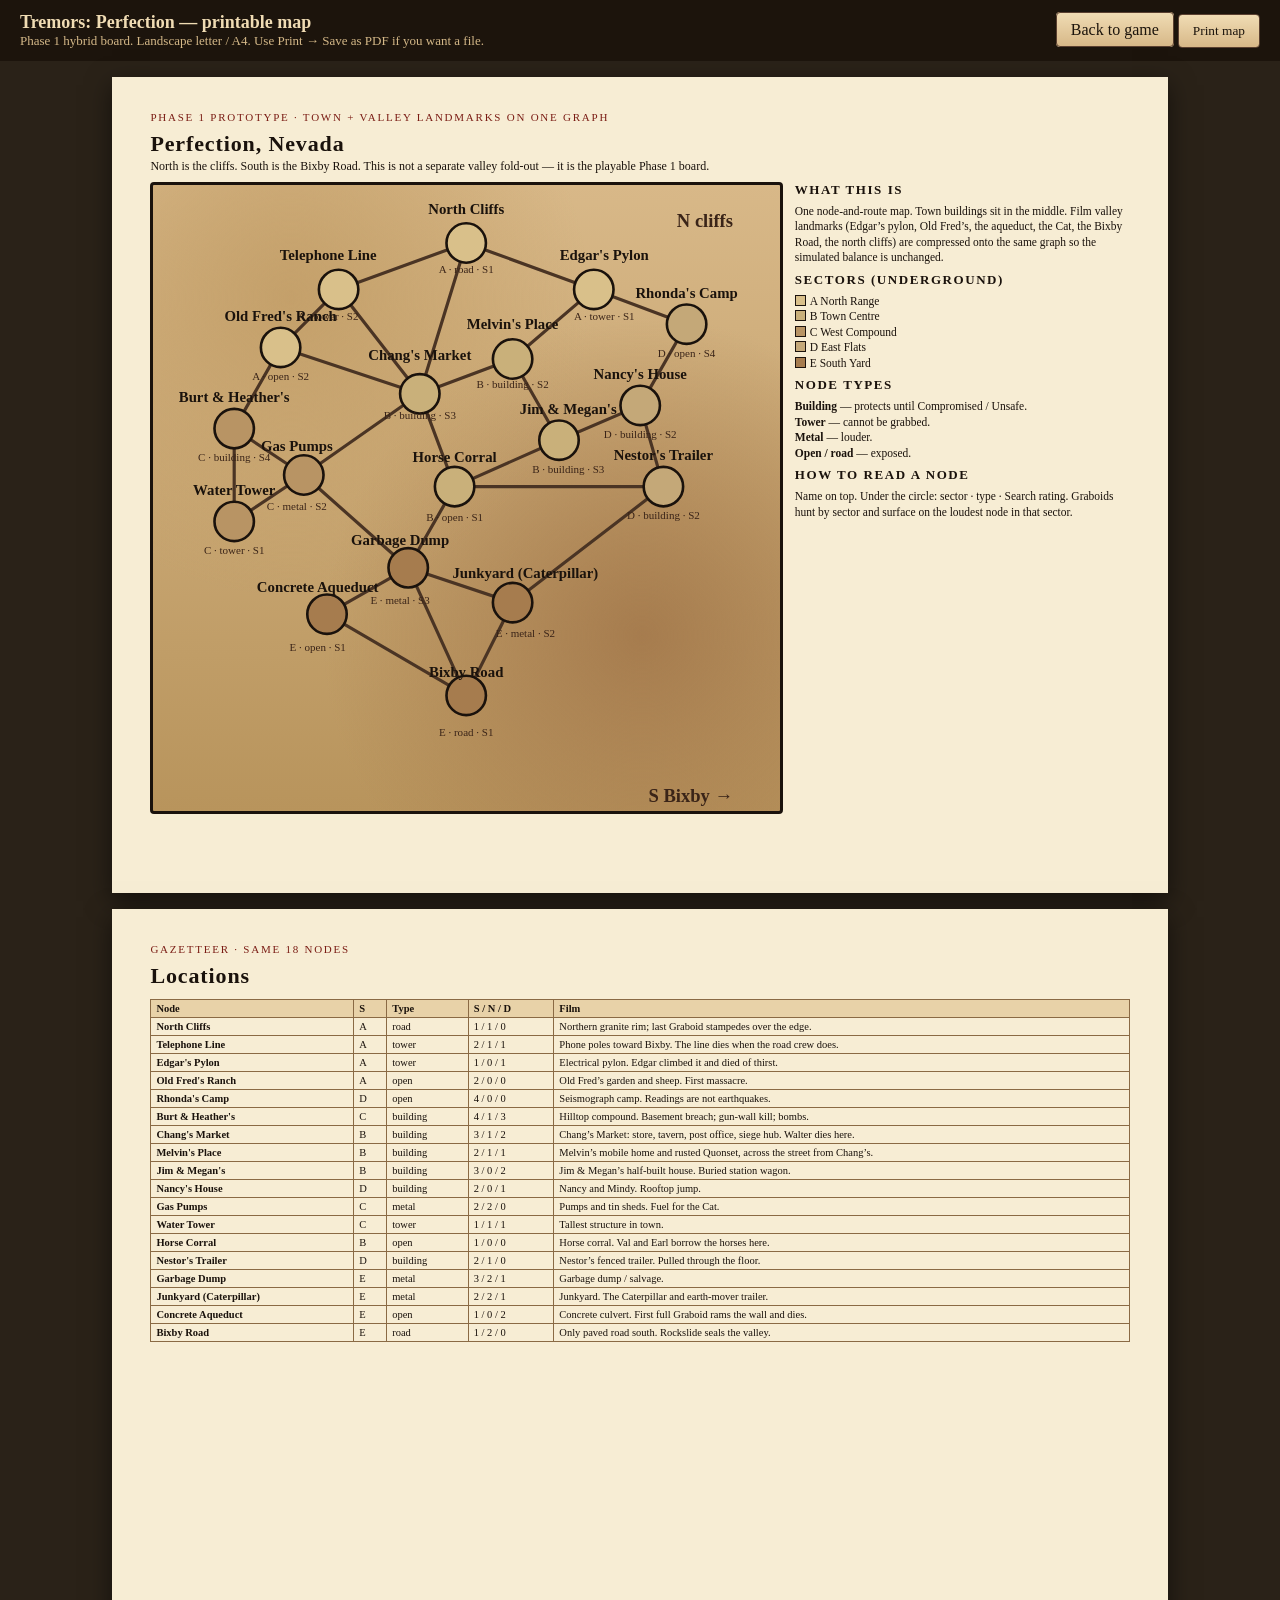
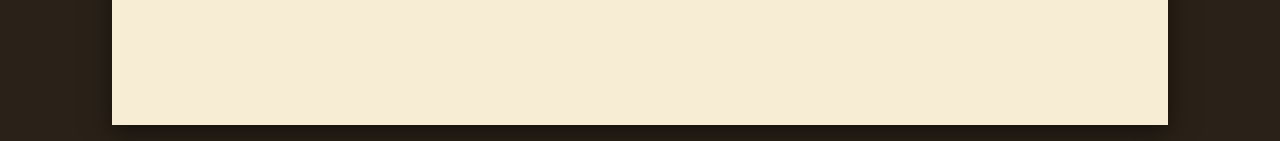
==== print/map.html @ 7c4d3cab "Add a printable Phase 1 map. Landscape letter/A4 page of the current 18-node hybrid board (town plus" ====
<!doctype html>
<html lang="en">
  <head>
    <meta charset="utf-8" />
    <meta name="viewport" content="width=device-width, initial-scale=1" />
    <title>Tremors: Perfection — printable map</title>
    <style>
      :root {
        --ink: #1a120c;
        --paper: #f7edd4;
        --sand: #e4d0a6;
        --line: #4a3424;
        --blood: #7a1c14;
      }
      * { box-sizing: border-box; }
      html, body {
        margin: 0;
        background: #2a2218;
        color: var(--ink);
        font-family: "Palatino Linotype", Palatino, "Book Antiqua", Georgia, serif;
      }
      .toolbar {
        display: flex;
        gap: 10px;
        align-items: center;
        justify-content: space-between;
        padding: 12px 20px;
        background: #1c140c;
        color: #f0dcb4;
      }
      .toolbar h1 { font-size: 18px; margin: 0; }
      .toolbar p { margin: 0; font-size: 13px; color: #d4b888; }
      .toolbar a, .toolbar button {
        font-family: inherit;
        color: #1c140c;
        background: linear-gradient(#f0dcb4, #d7b888);
        border: 1px solid #5a4030;
        padding: 8px 14px;
        border-radius: 4px;
        text-decoration: none;
        cursor: pointer;
      }
      .sheet {
        width: 11in;
        min-height: 8.5in;
        margin: 16px auto;
        background: var(--paper);
        padding: 0.35in 0.4in 0.3in;
        box-shadow: 0 8px 24px #0008;
      }
      .sheet h2 {
        margin: 0 0 2px;
        font-size: 22px;
        letter-spacing: 0.04em;
      }
      .kicker {
        margin: 0 0 8px;
        font-size: 11px;
        letter-spacing: 0.16em;
        text-transform: uppercase;
        color: var(--blood);
      }
      .layout {
        display: grid;
        grid-template-columns: 1.7fr 0.9fr;
        gap: 12px;
        align-items: stretch;
      }
      #board {
        width: 100%;
        height: auto;
        background:
          radial-gradient(circle at 22% 18%, #c4a06a 0%, transparent 42%),
          radial-gradient(circle at 78% 72%, #a67c4e 0%, transparent 48%),
          linear-gradient(#d8b888, #b8945c);
        border: 3px solid var(--ink);
        border-radius: 4px;
      }
      .legend h3 { margin: 0 0 6px; font-size: 13px; text-transform: uppercase; letter-spacing: 0.12em; }
      .legend p, .legend li { font-size: 11.5px; line-height: 1.35; margin: 0 0 6px; }
      .legend ul { margin: 0 0 10px; padding-left: 16px; }
      .swatch {
        display: inline-block;
        width: 11px;
        height: 11px;
        border: 1px solid var(--ink);
        vertical-align: -1px;
        margin-right: 4px;
      }
      table {
        width: 100%;
        border-collapse: collapse;
        font-size: 10.5px;
        margin-top: 10px;
      }
      th, td {
        border: 1px solid #8a6a44;
        padding: 3px 5px;
        text-align: left;
        vertical-align: top;
      }
      th { background: #e8d2a8; }
      .page-break { page-break-before: always; }
      @media print {
        html, body { background: #fff; }
        .toolbar { display: none; }
        .sheet {
          width: auto;
          min-height: 0;
          margin: 0;
          padding: 0;
          box-shadow: none;
        }
        .sheet + .sheet { page-break-before: always; padding-top: 0.2in; }
        @page { size: landscape; margin: 0.4in; }
      }
    </style>
  </head>
  <body>
    <div class="toolbar no-print">
      <div>
        <h1>Tremors: Perfection — printable map</h1>
        <p>Phase 1 hybrid board. Landscape letter / A4. Use Print → Save as PDF if you want a file.</p>
      </div>
      <div>
        <a href="../index.html">Back to game</a>
        <button type="button" onclick="window.print()">Print map</button>
      </div>
    </div>

    <article class="sheet">
      <p class="kicker">Phase 1 prototype · town + valley landmarks on one graph</p>
      <h2>Perfection, Nevada</h2>
      <p style="margin:0 0 8px;font-size:12px;">North is the cliffs. South is the Bixby Road. This is not a separate valley fold-out — it is the playable Phase 1 board.</p>
      <div class="layout">
        <svg id="board" viewBox="-4 -4 108 108" role="img" aria-label="Printable map of Perfection"></svg>
        <aside class="legend">
          <h3>What this is</h3>
          <p>One node-and-route map. Town buildings sit in the middle. Film valley landmarks (Edgar’s pylon, Old Fred’s, the aqueduct, the Cat, the Bixby Road, the north cliffs) are compressed onto the same graph so the simulated balance is unchanged.</p>
          <h3>Sectors (underground)</h3>
          <p><span class="swatch" style="background:#d9c08a"></span>A North Range<br>
             <span class="swatch" style="background:#c9b07a"></span>B Town Centre<br>
             <span class="swatch" style="background:#b89464"></span>C West Compound<br>
             <span class="swatch" style="background:#c4a878"></span>D East Flats<br>
             <span class="swatch" style="background:#a67c4e"></span>E South Yard</p>
          <h3>Node types</h3>
          <p><b>Building</b> — protects until Compromised / Unsafe.<br>
             <b>Tower</b> — cannot be grabbed.<br>
             <b>Metal</b> — louder.<br>
             <b>Open / road</b> — exposed.</p>
          <h3>How to read a node</h3>
          <p>Name on top. Under the circle: sector · type · Search rating. Graboids hunt by sector and surface on the loudest node in that sector.</p>
        </aside>
      </div>
    </article>

    <article class="sheet">
      <p class="kicker">Gazetteer · same 18 nodes</p>
      <h2>Locations</h2>
      <table id="gazetteer">
        <thead>
          <tr>
            <th>Node</th>
            <th>S</th>
            <th>Type</th>
            <th>S / N / D</th>
            <th>Film</th>
          </tr>
        </thead>
        <tbody></tbody>
      </table>
    </article>

    <script src="../js/data.js"></script>
    <script>
      const DATA = TREMORS_DATA;
      const sectorFill = { A: "#d9c08a", B: "#c9b07a", C: "#b89464", D: "#c4a878", E: "#a67c4e" };
      const ns = "http://www.w3.org/2000/svg";
      const svg = document.getElementById("board");
      const byId = Object.fromEntries(DATA.nodes.map((n) => [n.id, n]));

      const labelNudge = {
        store: [0, -1.2],
        bar: [0, -0.6],
        school: [0, 0.4],
        clinic: [1.6, 0],
        fuel: [-1.2, 0.4],
        workshop: [-1.4, 0.6],
        caterpillar: [2.2, 0.4],
        aqueduct: [-1.6, 0.8],
        highway: [0, 1.4],
        mountain_road: [0, -0.4],
        radio: [-1.8, -0.4],
        edgar: [1.8, -0.4],
      };

      function el(name, attrs, text) {
        const n = document.createElementNS(ns, name);
        for (const [k, v] of Object.entries(attrs || {})) n.setAttribute(k, v);
        if (text != null) n.textContent = text;
        return n;
      }

      const compass = el("g", { "font-family": "Georgia, serif", "font-size": "3.2", fill: "#3a2418" });
      compass.appendChild(el("text", { x: 96, y: 3.2, "text-anchor": "end", "font-weight": "700" }, "N  cliffs"));
      compass.appendChild(el("text", { x: 96, y: 102.4, "text-anchor": "end", "font-weight": "700" }, "S  Bixby →"));
      svg.appendChild(compass);

      const routes = el("g", {});
      for (const [a, b] of DATA.routes) {
        routes.appendChild(el("line", {
          x1: byId[a].x, y1: byId[a].y, x2: byId[b].x, y2: byId[b].y,
          stroke: "#4a3424", "stroke-width": "0.55", "stroke-linecap": "round",
        }));
      }
      svg.appendChild(routes);

      for (const node of DATA.nodes) {
        const g = el("g", {});
        const [dx, dy] = labelNudge[node.id] || [0, 0];
        g.appendChild(el("circle", {
          cx: node.x, cy: node.y, r: 3.4,
          fill: sectorFill[node.sector],
          stroke: "#1a120c",
          "stroke-width": "0.45",
        }));
        g.appendChild(el("text", {
          x: node.x + dx, y: node.y - 4.6 + dy,
          "text-anchor": "middle",
          "font-family": "Georgia, serif",
          "font-size": "2.55",
          "font-weight": "700",
          fill: "#1a120c",
        }, node.name));
        g.appendChild(el("text", {
          x: node.x + dx, y: node.y + 5.6 + dy,
          "text-anchor": "middle",
          "font-family": "Georgia, serif",
          "font-size": "1.9",
          fill: "#3a2418",
        }, `${node.sector} · ${node.type} · S${node.search}`));
        svg.appendChild(g);
      }

      const tbody = document.querySelector("#gazetteer tbody");
      const film = {
        mountain_road: "Northern granite rim; last Graboid stampedes over the edge.",
        radio: "Phone poles toward Bixby. The line dies when the road crew does.",
        edgar: "Electrical pylon. Edgar climbed it and died of thirst.",
        ranch: "Old Fred’s garden and sheep. First massacre.",
        rhonda: "Seismograph camp. Readings are not earthquakes.",
        burt: "Hilltop compound. Basement breach; gun-wall kill; bombs.",
        store: "Chang’s Market: store, tavern, post office, siege hub. Walter dies here.",
        bar: "Melvin’s mobile home and rusted Quonset, across the street from Chang’s.",
        clinic: "Jim & Megan’s half-built house. Buried station wagon.",
        nancy: "Nancy and Mindy. Rooftop jump.",
        fuel: "Pumps and tin sheds. Fuel for the Cat.",
        water: "Tallest structure in town.",
        school: "Horse corral. Val and Earl borrow the horses here.",
        trailer: "Nestor’s fenced trailer. Pulled through the floor.",
        workshop: "Garbage dump / salvage.",
        caterpillar: "Junkyard. The Caterpillar and earth-mover trailer.",
        aqueduct: "Concrete culvert. First full Graboid rams the wall and dies.",
        highway: "Only paved road south. Rockslide seals the valley.",
      };
      for (const n of DATA.nodes) {
        const tr = document.createElement("tr");
        tr.innerHTML = `<td><b>${n.name}</b></td><td>${n.sector}</td><td>${n.type}</td><td>${n.search} / ${n.noiseMod} / ${n.defence}</td><td>${film[n.id] || n.note}</td>`;
        tbody.appendChild(tr);
      }
    </script>
  </body>
</html>
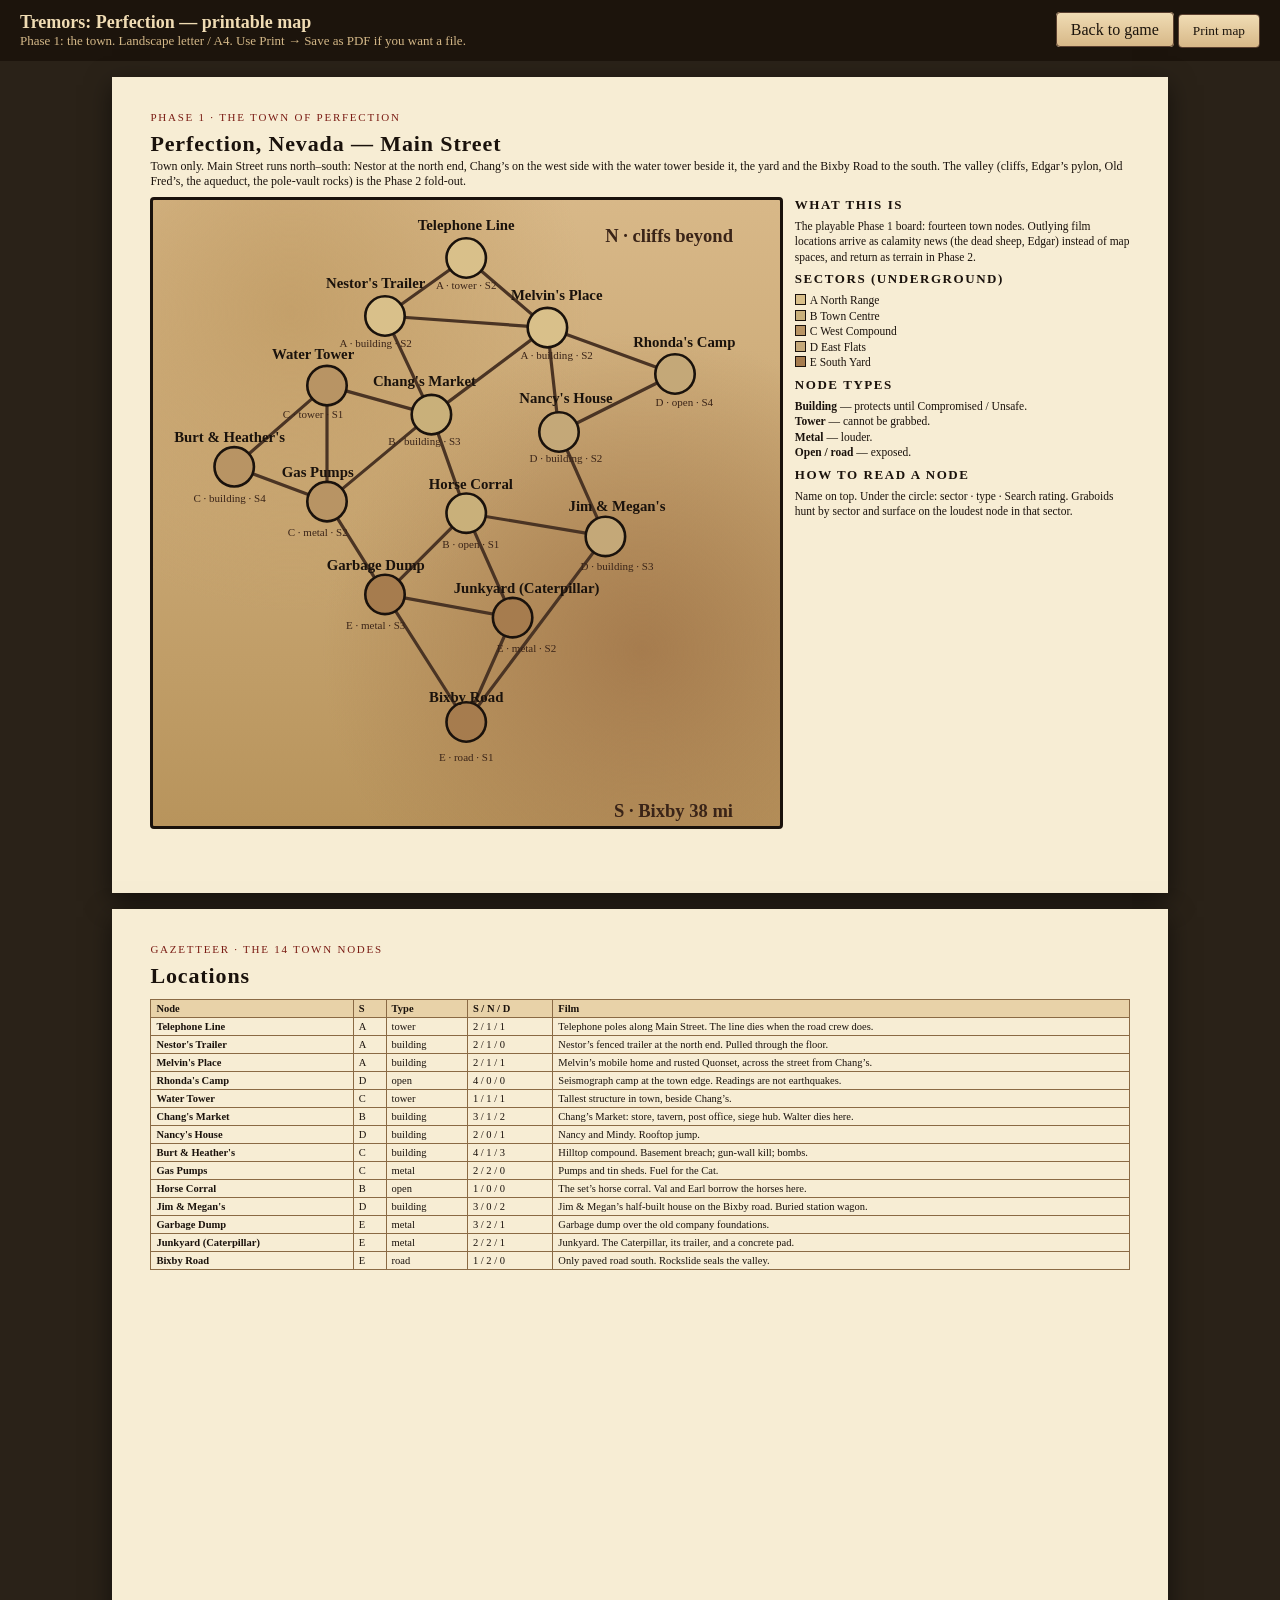
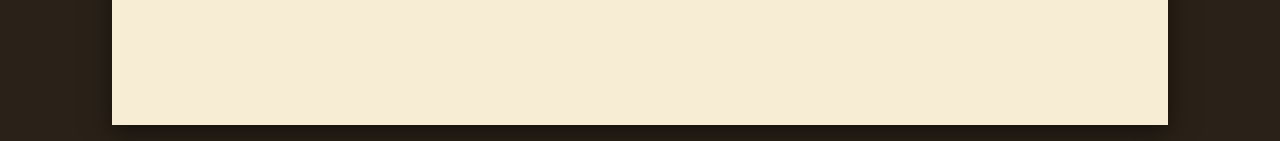
==== commit 064a531e: "Make Phase 1 the town-only board. Cut the four valley landmarks, rewire Main Street to the 1990 set " ====
--- a/print/map.html
+++ b/print/map.html
@@ -120,7 +120,7 @@
     <div class="toolbar no-print">
       <div>
         <h1>Tremors: Perfection — printable map</h1>
-        <p>Phase 1 hybrid board. Landscape letter / A4. Use Print → Save as PDF if you want a file.</p>
+        <p>Phase 1: the town. Landscape letter / A4. Use Print → Save as PDF if you want a file.</p>
       </div>
       <div>
         <a href="../index.html">Back to game</a>
@@ -129,14 +129,14 @@
     </div>
 
     <article class="sheet">
-      <p class="kicker">Phase 1 prototype · town + valley landmarks on one graph</p>
-      <h2>Perfection, Nevada</h2>
-      <p style="margin:0 0 8px;font-size:12px;">North is the cliffs. South is the Bixby Road. This is not a separate valley fold-out — it is the playable Phase 1 board.</p>
+      <p class="kicker">Phase 1 · the town of Perfection</p>
+      <h2>Perfection, Nevada — Main Street</h2>
+      <p style="margin:0 0 8px;font-size:12px;">Town only. Main Street runs north–south: Nestor at the north end, Chang’s on the west side with the water tower beside it, the yard and the Bixby Road to the south. The valley (cliffs, Edgar’s pylon, Old Fred’s, the aqueduct, the pole-vault rocks) is the Phase 2 fold-out.</p>
       <div class="layout">
-        <svg id="board" viewBox="-4 -4 108 108" role="img" aria-label="Printable map of Perfection"></svg>
+        <svg id="board" viewBox="-4 -4 108 108" role="img" aria-label="Printable town map of Perfection"></svg>
         <aside class="legend">
           <h3>What this is</h3>
-          <p>One node-and-route map. Town buildings sit in the middle. Film valley landmarks (Edgar’s pylon, Old Fred’s, the aqueduct, the Cat, the Bixby Road, the north cliffs) are compressed onto the same graph so the simulated balance is unchanged.</p>
+          <p>The playable Phase 1 board: fourteen town nodes. Outlying film locations arrive as calamity news (the dead sheep, Edgar) instead of map spaces, and return as terrain in Phase 2.</p>
           <h3>Sectors (underground)</h3>
           <p><span class="swatch" style="background:#d9c08a"></span>A North Range<br>
              <span class="swatch" style="background:#c9b07a"></span>B Town Centre<br>
@@ -155,7 +155,7 @@
     </article>
 
     <article class="sheet">
-      <p class="kicker">Gazetteer · same 18 nodes</p>
+      <p class="kicker">Gazetteer · the 14 town nodes</p>
       <h2>Locations</h2>
       <table id="gazetteer">
         <thead>
@@ -180,18 +180,20 @@
       const byId = Object.fromEntries(DATA.nodes.map((n) => [n.id, n]));
 
       const labelNudge = {
-        store: [0, -1.2],
-        bar: [0, -0.6],
-        school: [0, 0.4],
-        clinic: [1.6, 0],
-        fuel: [-1.2, 0.4],
-        workshop: [-1.4, 0.6],
-        caterpillar: [2.2, 0.4],
-        aqueduct: [-1.6, 0.8],
-        highway: [0, 1.4],
-        mountain_road: [0, -0.4],
-        radio: [-1.8, -0.4],
-        edgar: [1.8, -0.4],
+        store: [-1.2, -0.4],
+        water: [-2.4, 0],
+        school: [0.8, 0.4],
+        clinic: [2.0, 0.2],
+        fuel: [-1.6, 0.4],
+        workshop: [-1.6, 0.4],
+        caterpillar: [2.4, 0.4],
+        highway: [0, 1.2],
+        radio: [0, -0.2],
+        trailer: [-1.6, -0.2],
+        bar: [1.6, -0.2],
+        rhonda: [1.6, 0],
+        burt: [-0.8, 0.4],
+        nancy: [1.2, -0.4],
       };
 
       function el(name, attrs, text) {
@@ -202,8 +204,8 @@
       }
 
       const compass = el("g", { "font-family": "Georgia, serif", "font-size": "3.2", fill: "#3a2418" });
-      compass.appendChild(el("text", { x: 96, y: 3.2, "text-anchor": "end", "font-weight": "700" }, "N  cliffs"));
-      compass.appendChild(el("text", { x: 96, y: 102.4, "text-anchor": "end", "font-weight": "700" }, "S  Bixby →"));
+      compass.appendChild(el("text", { x: 96, y: 3.2, "text-anchor": "end", "font-weight": "700" }, "N · cliffs beyond"));
+      compass.appendChild(el("text", { x: 96, y: 102.4, "text-anchor": "end", "font-weight": "700" }, "S · Bixby 38 mi"));
       svg.appendChild(compass);
 
       const routes = el("g", {});
@@ -244,23 +246,19 @@
 
       const tbody = document.querySelector("#gazetteer tbody");
       const film = {
-        mountain_road: "Northern granite rim; last Graboid stampedes over the edge.",
-        radio: "Phone poles toward Bixby. The line dies when the road crew does.",
-        edgar: "Electrical pylon. Edgar climbed it and died of thirst.",
-        ranch: "Old Fred’s garden and sheep. First massacre.",
-        rhonda: "Seismograph camp. Readings are not earthquakes.",
+        radio: "Telephone poles along Main Street. The line dies when the road crew does.",
+        rhonda: "Seismograph camp at the town edge. Readings are not earthquakes.",
         burt: "Hilltop compound. Basement breach; gun-wall kill; bombs.",
         store: "Chang’s Market: store, tavern, post office, siege hub. Walter dies here.",
         bar: "Melvin’s mobile home and rusted Quonset, across the street from Chang’s.",
-        clinic: "Jim & Megan’s half-built house. Buried station wagon.",
+        clinic: "Jim & Megan’s half-built house on the Bixby road. Buried station wagon.",
         nancy: "Nancy and Mindy. Rooftop jump.",
         fuel: "Pumps and tin sheds. Fuel for the Cat.",
-        water: "Tallest structure in town.",
-        school: "Horse corral. Val and Earl borrow the horses here.",
-        trailer: "Nestor’s fenced trailer. Pulled through the floor.",
-        workshop: "Garbage dump / salvage.",
-        caterpillar: "Junkyard. The Caterpillar and earth-mover trailer.",
-        aqueduct: "Concrete culvert. First full Graboid rams the wall and dies.",
+        water: "Tallest structure in town, beside Chang’s.",
+        school: "The set’s horse corral. Val and Earl borrow the horses here.",
+        trailer: "Nestor’s fenced trailer at the north end. Pulled through the floor.",
+        workshop: "Garbage dump over the old company foundations.",
+        caterpillar: "Junkyard. The Caterpillar, its trailer, and a concrete pad.",
         highway: "Only paved road south. Rockslide seals the valley.",
       };
       for (const n of DATA.nodes) {
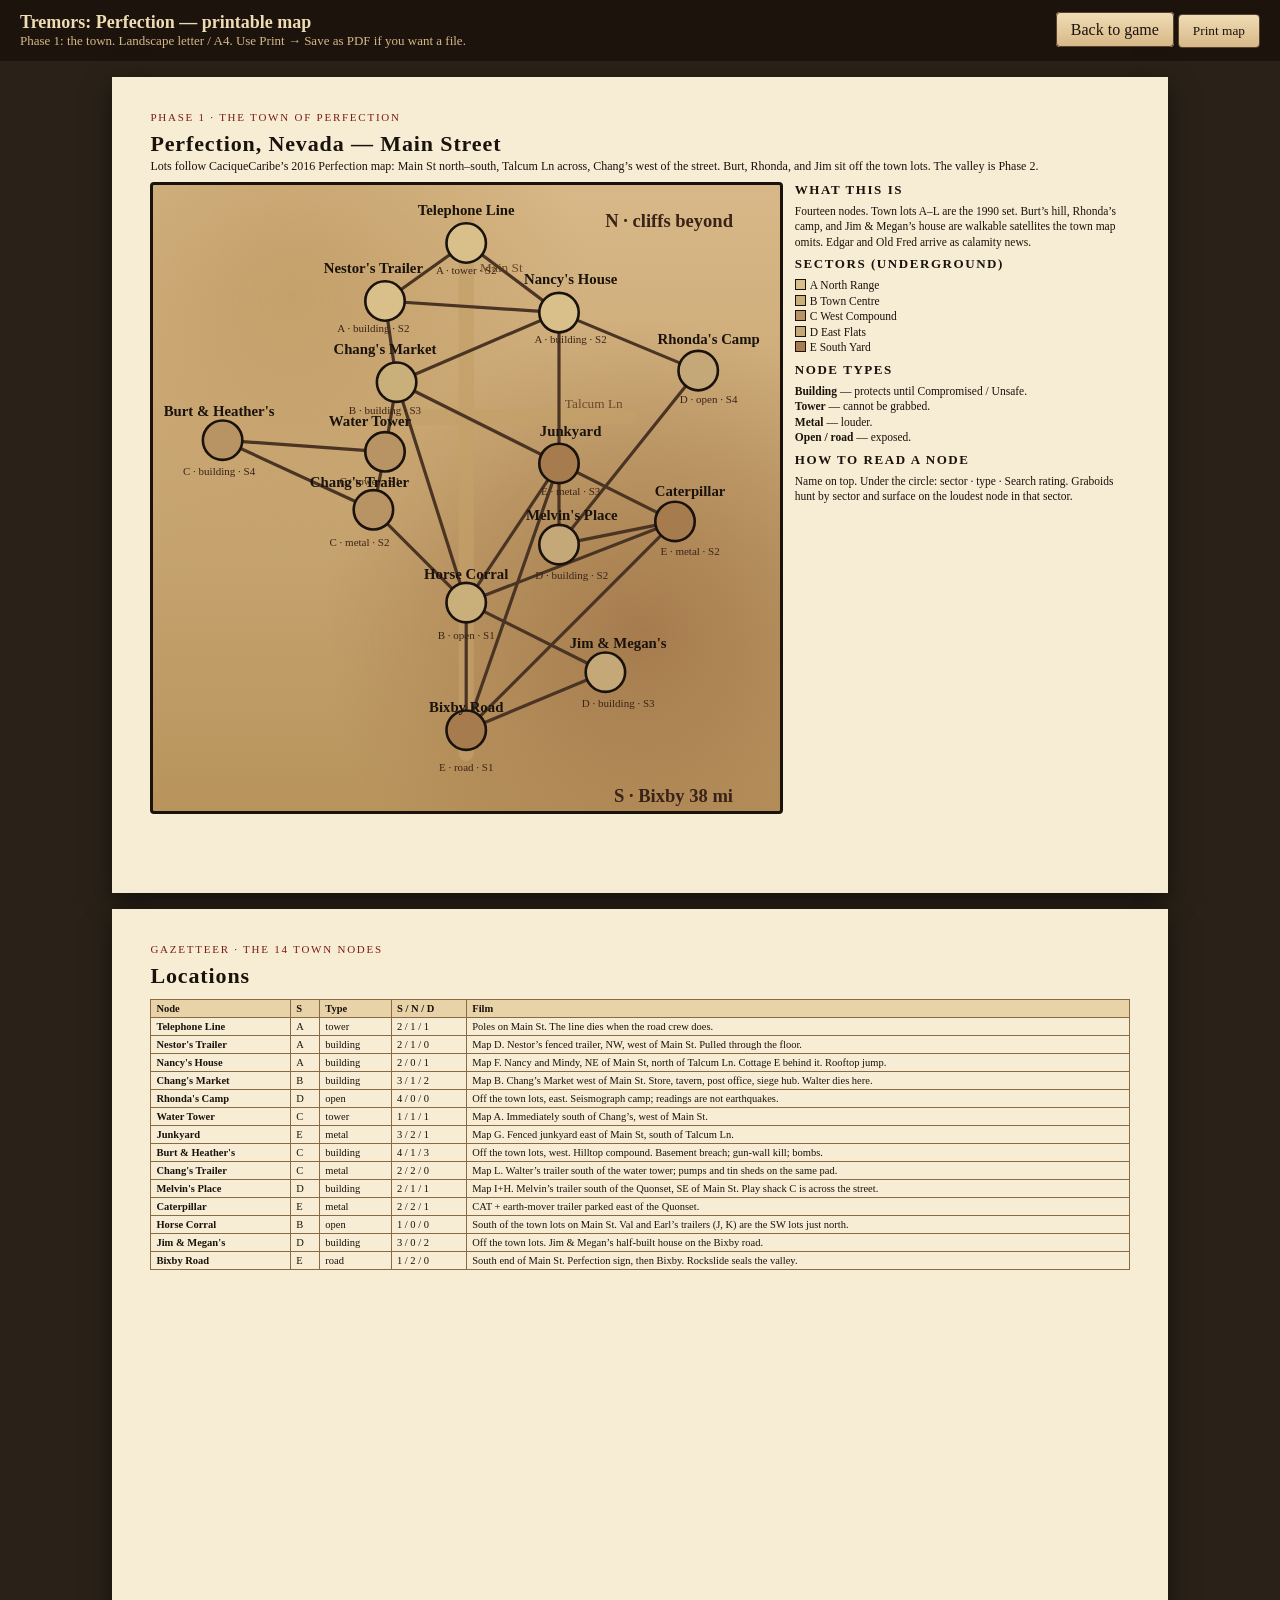
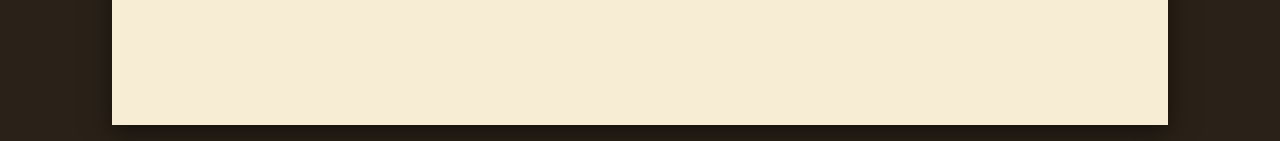
==== commit 912e2f80: "Seat Phase 1 nodes on the CaciqueCaribe town lots. Main St runs north-south, Talcum Ln across, Chang" ====
--- a/print/map.html
+++ b/print/map.html
@@ -131,12 +131,12 @@
     <article class="sheet">
       <p class="kicker">Phase 1 · the town of Perfection</p>
       <h2>Perfection, Nevada — Main Street</h2>
-      <p style="margin:0 0 8px;font-size:12px;">Town only. Main Street runs north–south: Nestor at the north end, Chang’s on the west side with the water tower beside it, the yard and the Bixby Road to the south. The valley (cliffs, Edgar’s pylon, Old Fred’s, the aqueduct, the pole-vault rocks) is the Phase 2 fold-out.</p>
+      <p style="margin:0 0 8px;font-size:12px;">Lots follow CaciqueCaribe’s 2016 Perfection map: Main St north–south, Talcum Ln across, Chang’s west of the street. Burt, Rhonda, and Jim sit off the town lots. The valley is Phase 2.</p>
       <div class="layout">
         <svg id="board" viewBox="-4 -4 108 108" role="img" aria-label="Printable town map of Perfection"></svg>
         <aside class="legend">
           <h3>What this is</h3>
-          <p>The playable Phase 1 board: fourteen town nodes. Outlying film locations arrive as calamity news (the dead sheep, Edgar) instead of map spaces, and return as terrain in Phase 2.</p>
+          <p>Fourteen nodes. Town lots A–L are the 1990 set. Burt’s hill, Rhonda’s camp, and Jim & Megan’s house are walkable satellites the town map omits. Edgar and Old Fred arrive as calamity news.</p>
           <h3>Sectors (underground)</h3>
           <p><span class="swatch" style="background:#d9c08a"></span>A North Range<br>
              <span class="swatch" style="background:#c9b07a"></span>B Town Centre<br>
@@ -180,20 +180,20 @@
       const byId = Object.fromEntries(DATA.nodes.map((n) => [n.id, n]));
 
       const labelNudge = {
-        store: [-1.2, -0.4],
-        water: [-2.4, 0],
-        school: [0.8, 0.4],
-        clinic: [2.0, 0.2],
-        fuel: [-1.6, 0.4],
-        workshop: [-1.6, 0.4],
-        caterpillar: [2.4, 0.4],
-        highway: [0, 1.2],
+        store: [-2.0, -0.2],
+        water: [-2.6, 0.2],
+        school: [0, 0.6],
+        clinic: [2.2, 0.4],
+        fuel: [-2.4, 0.6],
+        workshop: [2.0, -0.2],
+        caterpillar: [2.6, 0.2],
+        highway: [0, 1.4],
         radio: [0, -0.2],
-        trailer: [-1.6, -0.2],
-        bar: [1.6, -0.2],
-        rhonda: [1.6, 0],
-        burt: [-0.8, 0.4],
-        nancy: [1.2, -0.4],
+        trailer: [-2.0, -0.2],
+        bar: [2.2, 0.4],
+        rhonda: [1.8, 0],
+        burt: [-0.6, 0.4],
+        nancy: [2.0, -0.4],
       };
 
       function el(name, attrs, text) {
@@ -207,6 +207,17 @@
       compass.appendChild(el("text", { x: 96, y: 3.2, "text-anchor": "end", "font-weight": "700" }, "N · cliffs beyond"));
       compass.appendChild(el("text", { x: 96, y: 102.4, "text-anchor": "end", "font-weight": "700" }, "S · Bixby 38 mi"));
       svg.appendChild(compass);
+
+      const streets = el("g", {});
+      for (const s of DATA.streets || []) {
+        streets.appendChild(el("line", {
+          x1: s.x1, y1: s.y1, x2: s.x2, y2: s.y2,
+          stroke: "#c4a06a", "stroke-width": "2.6", "stroke-linecap": "round", opacity: "0.7",
+        }));
+      }
+      streets.appendChild(el("text", { x: 52.4, y: 11, "font-size": "2.3", fill: "#6a4a28" }, "Main St"));
+      streets.appendChild(el("text", { x: 77, y: 34.4, "text-anchor": "end", "font-size": "2.3", fill: "#6a4a28" }, "Talcum Ln"));
+      svg.appendChild(streets);
 
       const routes = el("g", {});
       for (const [a, b] of DATA.routes) {
@@ -246,20 +257,20 @@
 
       const tbody = document.querySelector("#gazetteer tbody");
       const film = {
-        radio: "Telephone poles along Main Street. The line dies when the road crew does.",
-        rhonda: "Seismograph camp at the town edge. Readings are not earthquakes.",
-        burt: "Hilltop compound. Basement breach; gun-wall kill; bombs.",
-        store: "Chang’s Market: store, tavern, post office, siege hub. Walter dies here.",
-        bar: "Melvin’s mobile home and rusted Quonset, across the street from Chang’s.",
-        clinic: "Jim & Megan’s half-built house on the Bixby road. Buried station wagon.",
-        nancy: "Nancy and Mindy. Rooftop jump.",
-        fuel: "Pumps and tin sheds. Fuel for the Cat.",
-        water: "Tallest structure in town, beside Chang’s.",
-        school: "The set’s horse corral. Val and Earl borrow the horses here.",
-        trailer: "Nestor’s fenced trailer at the north end. Pulled through the floor.",
-        workshop: "Garbage dump over the old company foundations.",
-        caterpillar: "Junkyard. The Caterpillar, its trailer, and a concrete pad.",
-        highway: "Only paved road south. Rockslide seals the valley.",
+        radio: "Poles on Main St. The line dies when the road crew does.",
+        rhonda: "Off the town lots, east. Seismograph camp; readings are not earthquakes.",
+        burt: "Off the town lots, west. Hilltop compound. Basement breach; gun-wall kill; bombs.",
+        store: "Map B. Chang’s Market west of Main St. Store, tavern, post office, siege hub. Walter dies here.",
+        bar: "Map I+H. Melvin’s trailer south of the Quonset, SE of Main St. Play shack C is across the street.",
+        clinic: "Off the town lots. Jim & Megan’s half-built house on the Bixby road.",
+        nancy: "Map F. Nancy and Mindy, NE of Main St, north of Talcum Ln. Cottage E behind it. Rooftop jump.",
+        fuel: "Map L. Walter’s trailer south of the water tower; pumps and tin sheds on the same pad.",
+        water: "Map A. Immediately south of Chang’s, west of Main St.",
+        school: "South of the town lots on Main St. Val and Earl’s trailers (J, K) are the SW lots just north.",
+        trailer: "Map D. Nestor’s fenced trailer, NW, west of Main St. Pulled through the floor.",
+        workshop: "Map G. Fenced junkyard east of Main St, south of Talcum Ln.",
+        caterpillar: "CAT + earth-mover trailer parked east of the Quonset.",
+        highway: "South end of Main St. Perfection sign, then Bixby. Rockslide seals the valley.",
       };
       for (const n of DATA.nodes) {
         const tr = document.createElement("tr");
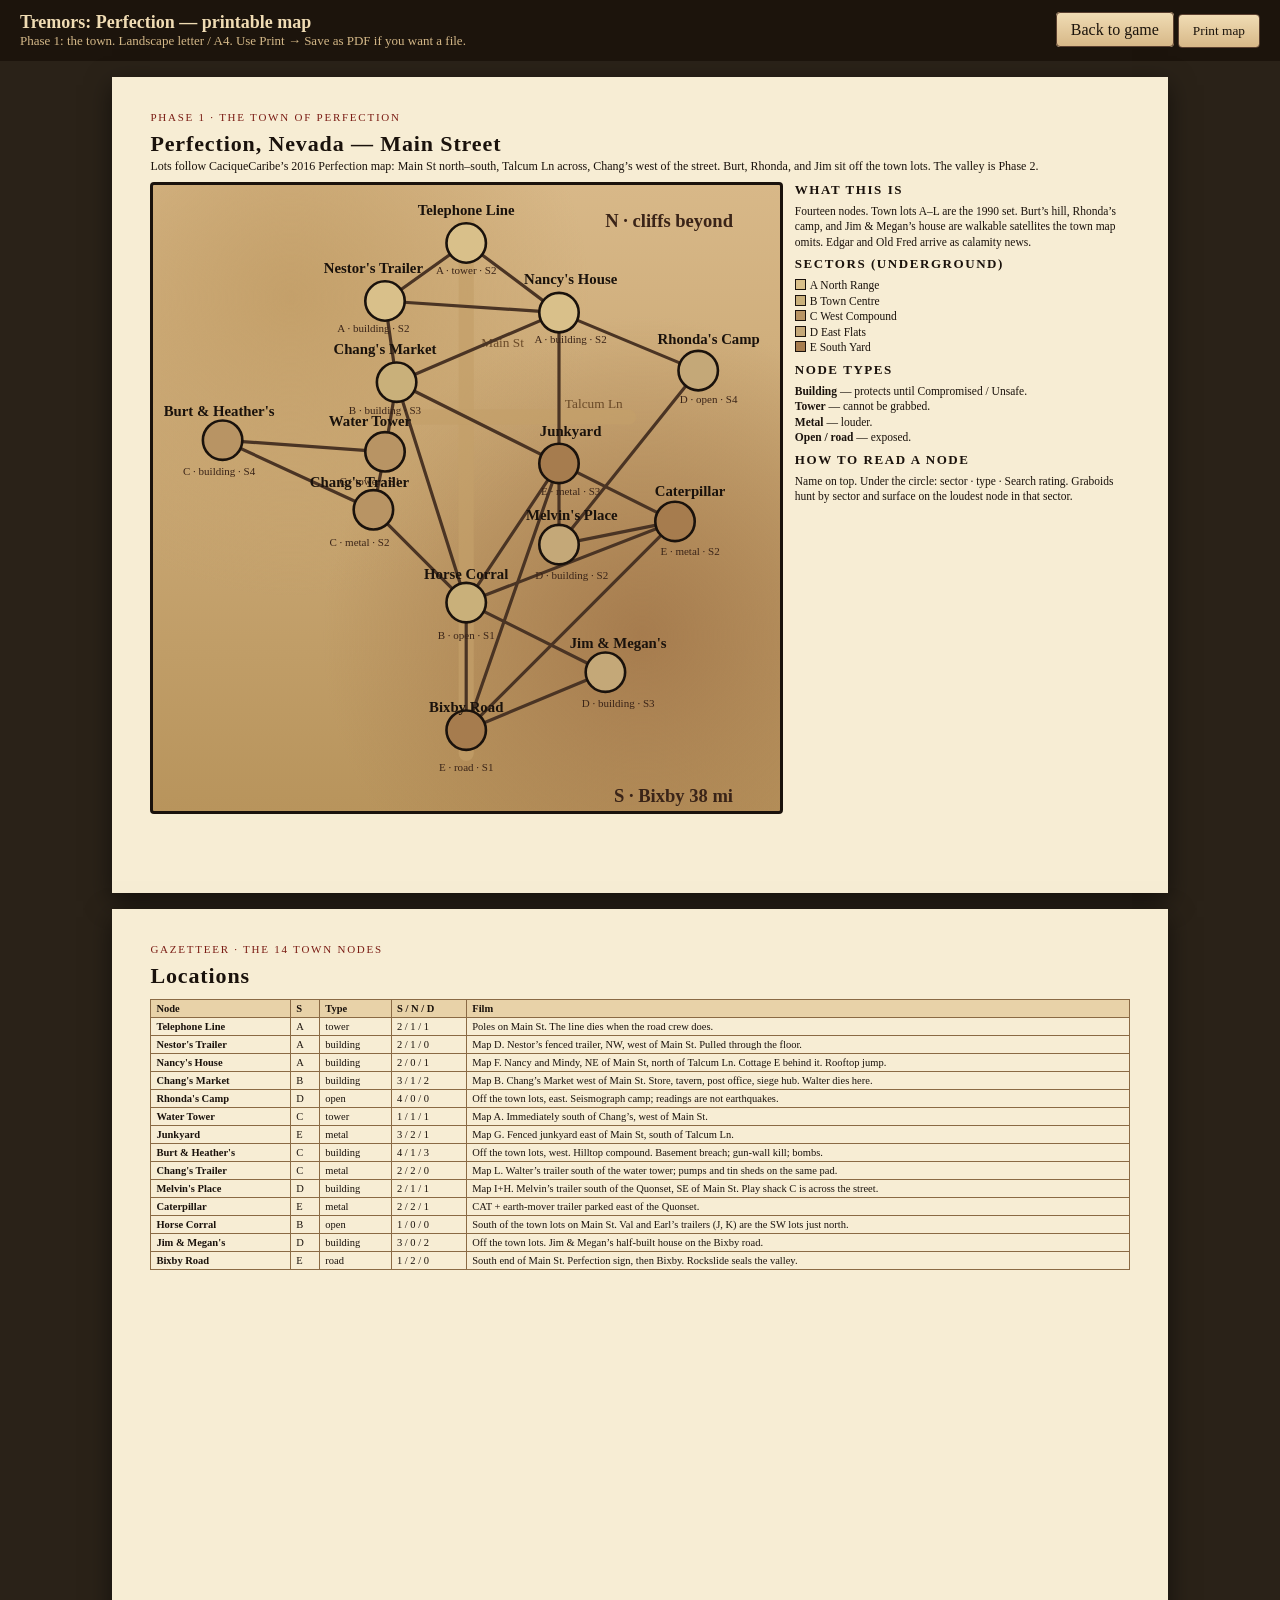
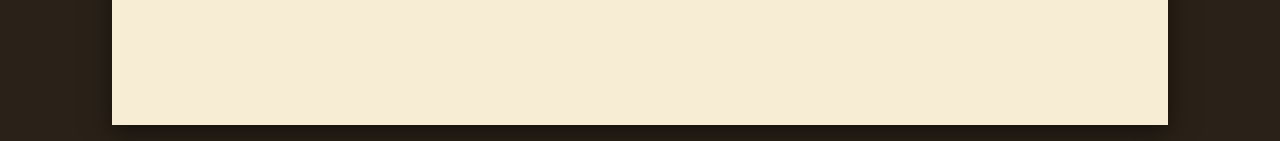
==== commit 64686d23: "Nudge the Main St label and regenerate the town-lot PDF. Co-authored-by: tp503 <tp503@users.noreply." ====
--- a/print/map.html
+++ b/print/map.html
@@ -215,7 +215,7 @@
           stroke: "#c4a06a", "stroke-width": "2.6", "stroke-linecap": "round", opacity: "0.7",
         }));
       }
-      streets.appendChild(el("text", { x: 52.4, y: 11, "font-size": "2.3", fill: "#6a4a28" }, "Main St"));
+      streets.appendChild(el("text", { x: 52.6, y: 24, "font-size": "2.3", fill: "#6a4a28" }, "Main St"));
       streets.appendChild(el("text", { x: 77, y: 34.4, "text-anchor": "end", "font-size": "2.3", fill: "#6a4a28" }, "Talcum Ln"));
       svg.appendChild(streets);
 
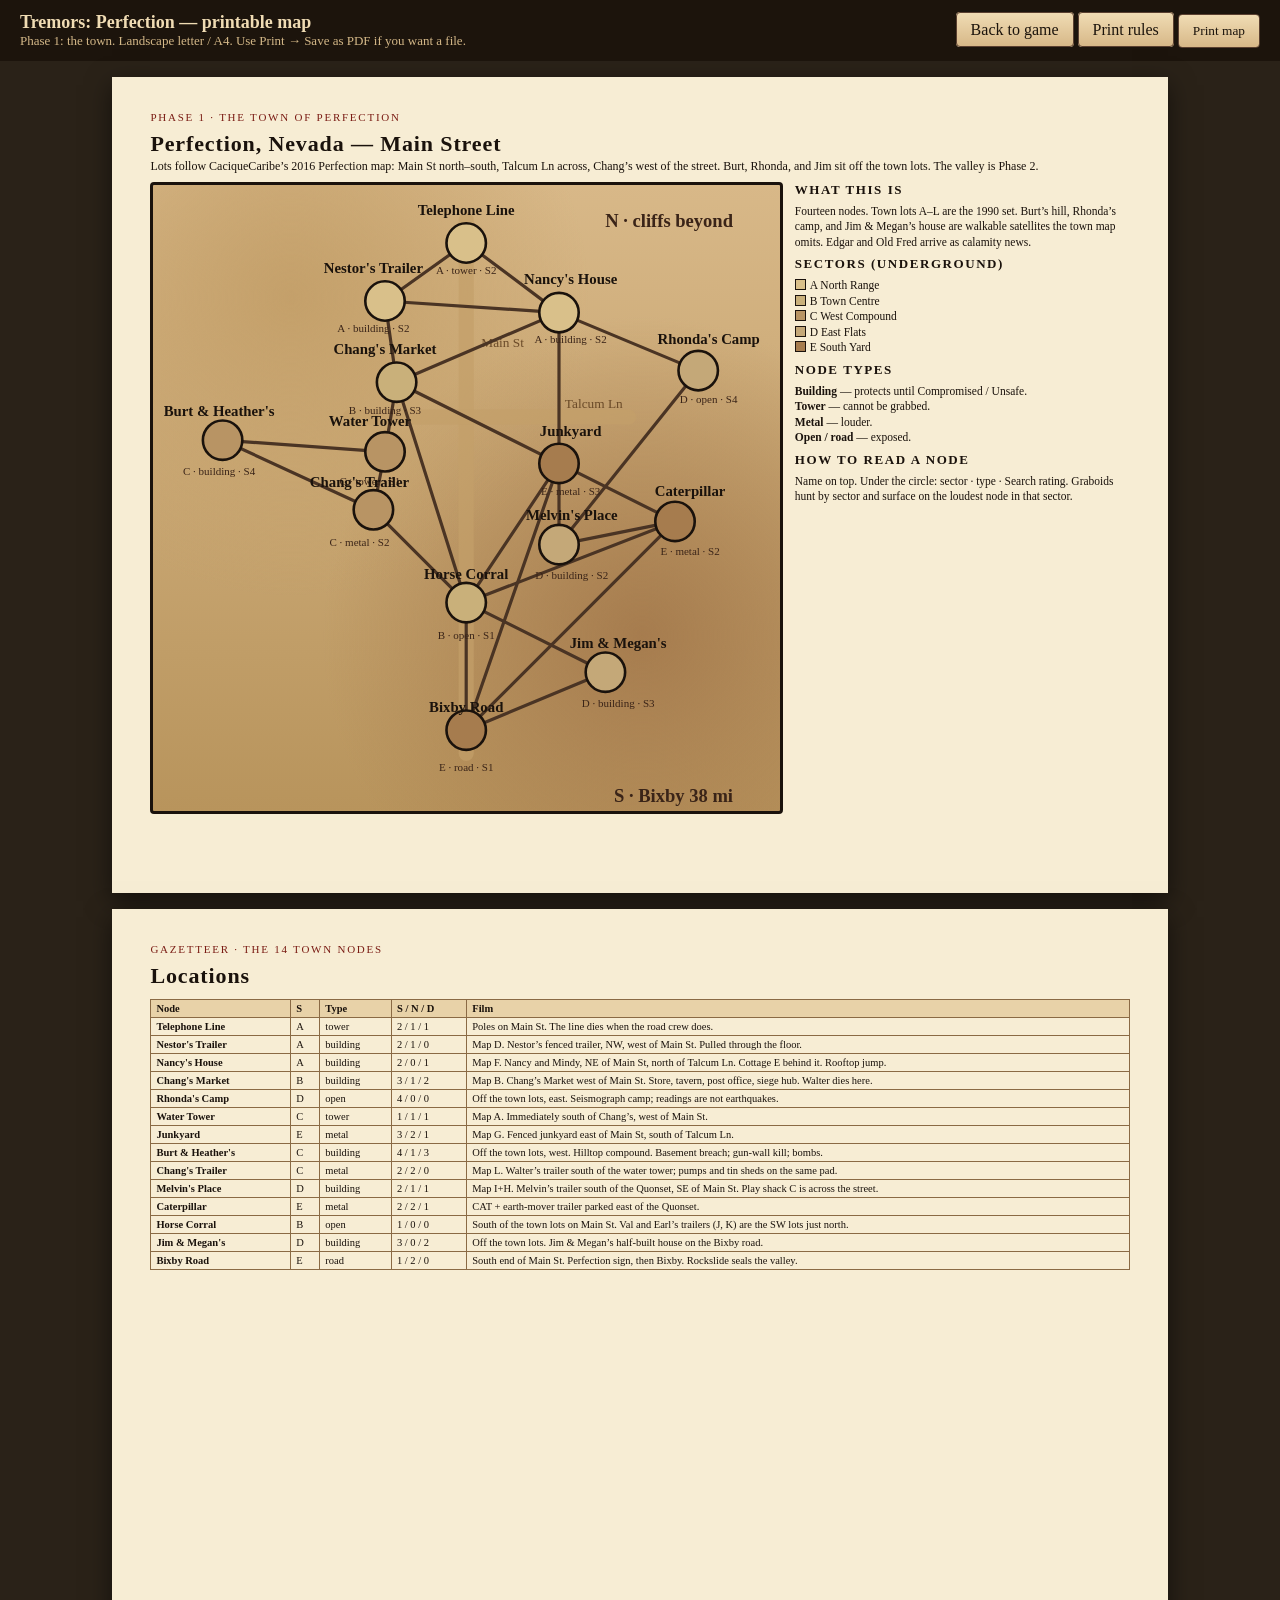
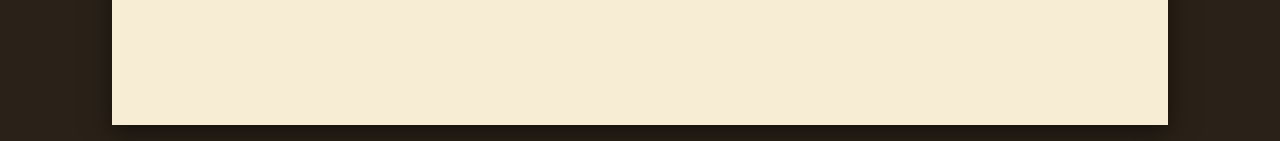
==== commit 0a69a896: "Add a one-page printable playtest rules sheet. Dense two-column letter copy of the live Phase 1 engi" ====
--- a/print/map.html
+++ b/print/map.html
@@ -124,6 +124,7 @@
       </div>
       <div>
         <a href="../index.html">Back to game</a>
+        <a href="./rules.html">Print rules</a>
         <button type="button" onclick="window.print()">Print map</button>
       </div>
     </div>
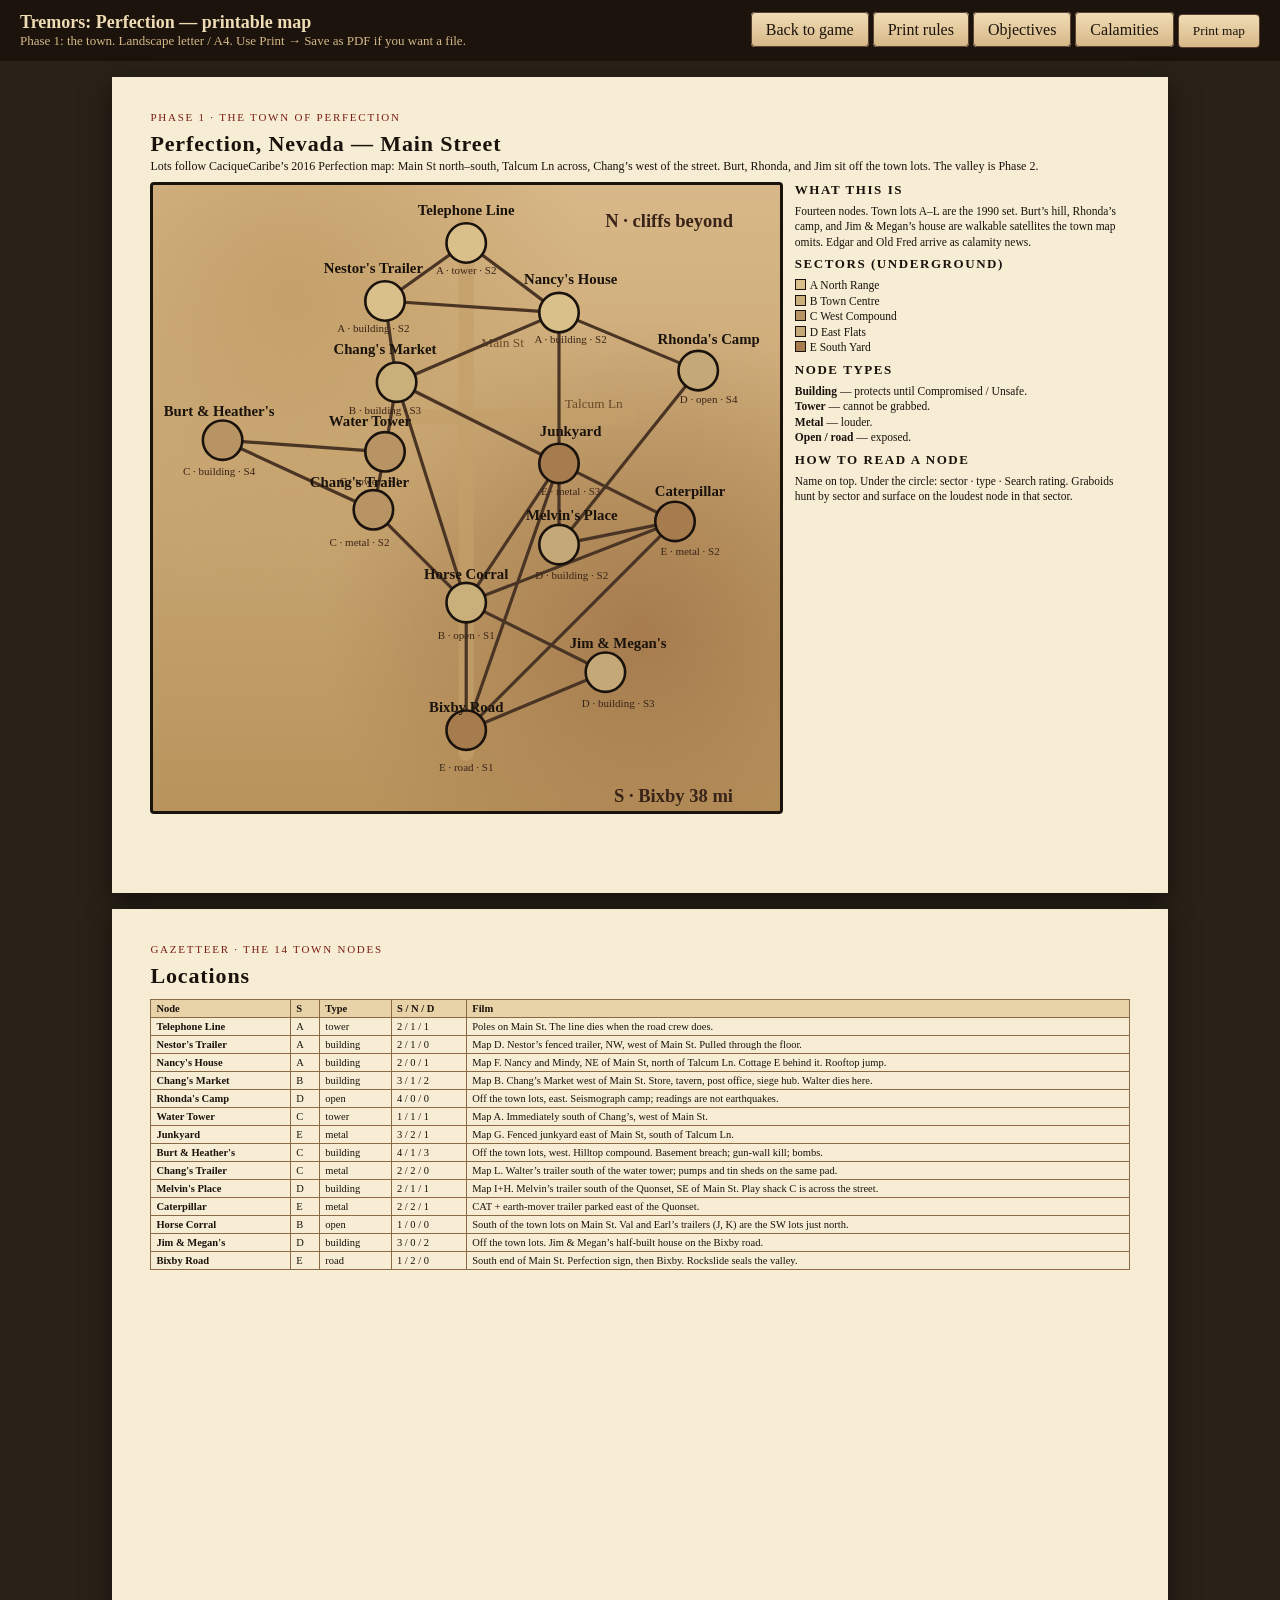
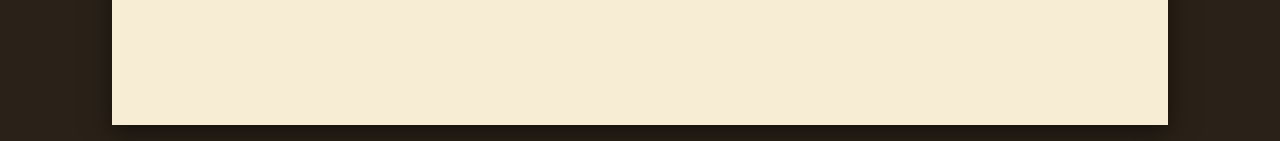
==== commit a419a089: "Add printable objective and calamity card decks Create poker-sized print pages generated from js/dat" ====
--- a/print/map.html
+++ b/print/map.html
@@ -125,6 +125,8 @@
       <div>
         <a href="../index.html">Back to game</a>
         <a href="./rules.html">Print rules</a>
+        <a href="./objectives.html">Objectives</a>
+        <a href="./calamities.html">Calamities</a>
         <button type="button" onclick="window.print()">Print map</button>
       </div>
     </div>
